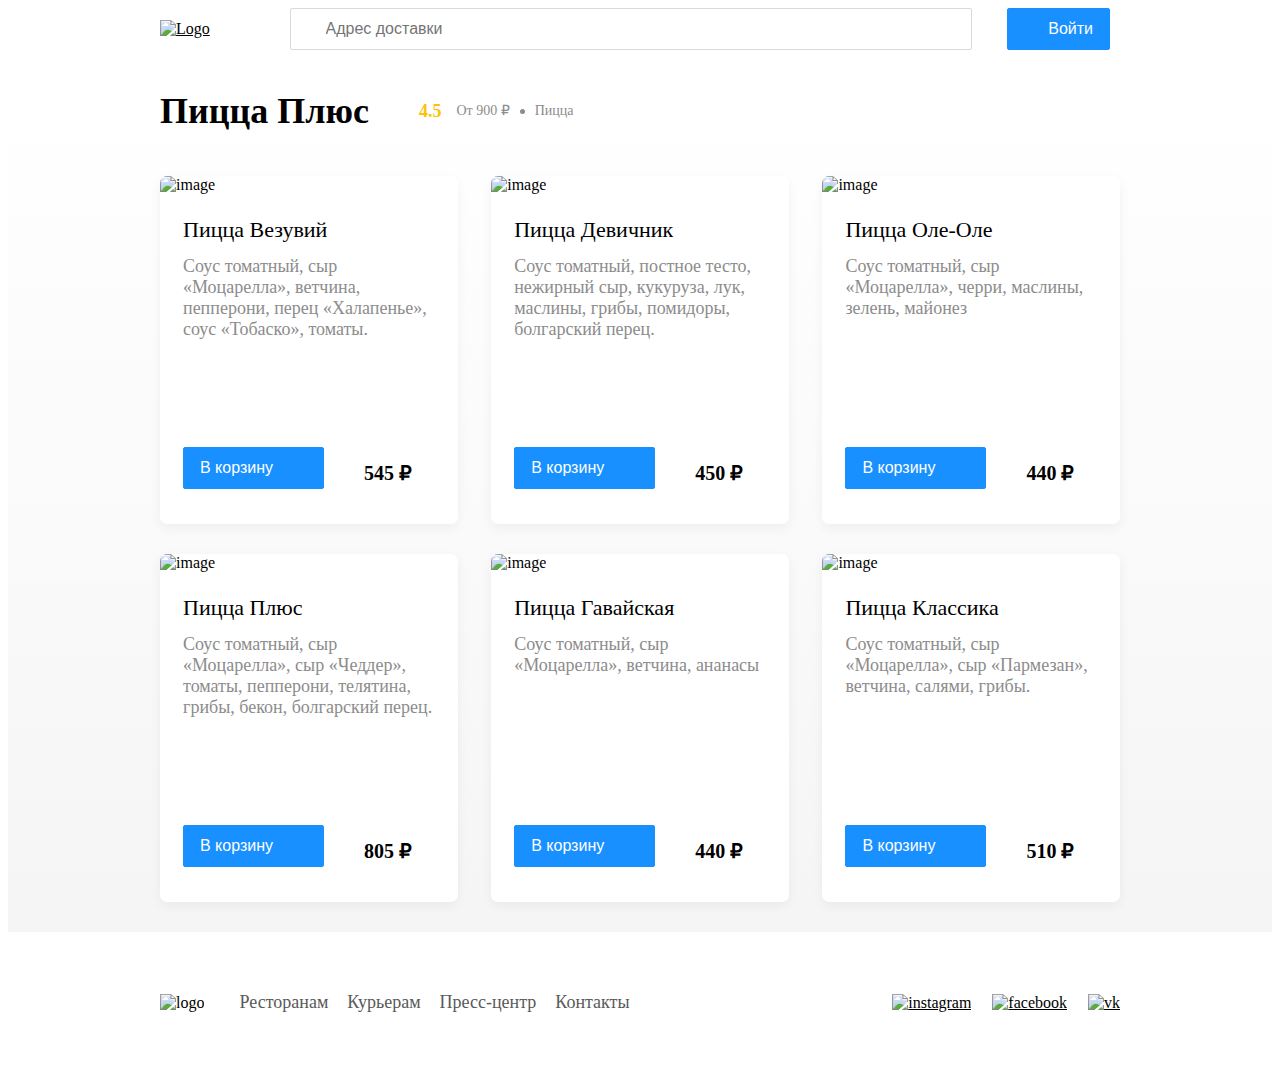
==== restaurant.html @ d845c2ff "add html" ====
<!DOCTYPE html>
<html lang="ru">

<head>
	<meta charset="UTF-8" />
	<meta name="viewport" content="width=device-width, initial-scale=1.0" />
	<title>PizzaBurger — доставка еды на дом</title>
	<link href="https://fonts.googleapis.com/css?family=Roboto:400,700&display=swap&subset=cyrillic" rel="stylesheet" />
	<link rel="stylesheet" href="css/normalize.css" />
	<link rel="stylesheet" href="css/style.css" />
	<script src="js/auth.js" defer></script>
	<!-- <script src="js/partners.js" defer></script> -->
	<script src="js/menu.js" defer></script>

</head>

<body>
	<div class="container">
		<header class="header">
			<a href="index.html" class="logo">
				<img src="img/icon/logo.svg" alt="Logo" />
			</a>
			<label class="address">
				<input type="text" class="input input-address" placeholder="Адрес доставки" />
			</label>
			<div class="buttons">
				<span class="user-name"></span>
				<button class="button button-primary button-auth">
					<span class="button-auth-svg"></span>
					<span class="button-text">Войти</span>
				</button>
				<button class="button button-cart" id="cart-button">
					<span class="button-cart-svg"></span>
					<span class="button-text">Корзина</span>
				</button>
				<button class="button button-primary button-out">
					<span class="button-text">Выйти</span>
					<span class="button-out-svg"></span>
				</button>
			</div>
		</header>
	</div>
	<!-- /.container  -->

	<main class="main">
		<div class="container">
			<section class="menu">
				<div class="section-heading">
					<h2 class="section-title restaurant-title">Пицца Плюс</h2>
					<div class="card-info">
						<div class="rating">
							4.5
						</div>
						<div class="price">От 900 ₽</div>
						<div class="category">Пицца</div>
					</div>
					<!-- /.card-info -->
				</div>
				<div class="cards cards-menu">
					<div class="card">
						<img src="img/pizza-plus/pizza-vesuvius.jpg" alt="image" class="card-image" />
						<div class="card-text">
							<div class="card-heading">
								<h3 class="card-title card-title-reg">Пицца Везувий</h3>
							</div>
							<!-- /.card-heading -->
							<div class="card-info">
								<div class="ingredients">Соус томатный, сыр «Моцарелла», ветчина, пепперони, перец
									«Халапенье», соус «Тобаско», томаты.
								</div>
							</div>
							<!-- /.card-info -->
							<div class="card-buttons">
								<button class="button button-primary button-add-cart">
									<span class="button-card-text">В корзину</span>
									<span class="button-cart-svg"></span>
								</button>
								<strong class="card-price-bold">545 ₽</strong>
							</div>
						</div>
						<!-- /.card-text -->
					</div>
					<!-- /.card -->

					<div class="card">
						<img src="img/pizza-plus/pizza-girls.jpg" alt="image" class="card-image" />
						<div class="card-text">
							<div class="card-heading">
								<h3 class="card-title card-title-reg">Пицца Девичник</h3>
							</div>
							<!-- /.card-heading -->
							<div class="card-info">
								<div class="ingredients">Соус томатный, постное тесто, нежирный сыр, кукуруза, лук,
									маслины,
									грибы, помидоры, болгарский перец.
								</div>
							</div>
							<!-- /.card-info -->
							<div class="card-buttons">
								<button class="button button-primary button-add-cart">
									<span class="button-card-text">В корзину</span>
									<span class="button-cart-svg"></span>
								</button>
								<strong class="card-price-bold">450 ₽</strong>
							</div>
						</div>
						<!-- /.card-text -->
					</div>
					<!-- /.card -->

					<div class="card">
						<img src="img/pizza-plus/pizza-oleole.jpg" alt="image" class="card-image" />
						<div class="card-text">
							<div class="card-heading">
								<h3 class="card-title card-title-reg">Пицца Оле-Оле</h3>
							</div>
							<!-- /.card-heading -->
							<div class="card-info">
								<div class="ingredients">Соус томатный, сыр «Моцарелла», черри, маслины, зелень, майонез
								</div>
							</div>
							<!-- /.card-info -->
							<div class="card-buttons">
								<button class="button button-primary button-add-cart">
									<span class="button-card-text">В корзину</span>
									<span class="button-cart-svg"></span>
								</button>
								<strong class="card-price-bold">440 ₽</strong>
							</div>
						</div>
						<!-- /.card-text -->
					</div>
					<!-- /.card -->

					<div class="card">
						<img src="img/pizza-plus/pizza-plus.jpg" alt="image" class="card-image" />
						<div class="card-text">
							<div class="card-heading">
								<h3 class="card-title card-title-reg">Пицца Плюс</h3>
							</div>
							<!-- /.card-heading -->
							<div class="card-info">
								<div class="ingredients">Соус томатный, сыр «Моцарелла», сыр «Чеддер», томаты,
									пепперони,
									телятина, грибы, бекон, болгарский перец.
								</div>
							</div>
							<!-- /.card-info -->
							<div class="card-buttons">
								<button class="button button-primary button-add-cart">
									<span class="button-card-text">В корзину</span>
									<span class="button-cart-svg"></span>
								</button>
								<strong class="card-price-bold">805 ₽</strong>
							</div>
						</div>
						<!-- /.card-text -->
					</div>
					<!-- /.card -->

					<div class="card">
						<img src="img/pizza-plus/pizza-hawaiian.jpg" alt="image" class="card-image" />
						<div class="card-text">
							<div class="card-heading">
								<h3 class="card-title card-title-reg">Пицца Гавайская</h3>
							</div>
							<!-- /.card-heading -->
							<div class="card-info">
								<div class="ingredients">Соус томатный, сыр «Моцарелла», ветчина, ананасы</div>
							</div>
							<!-- /.card-info -->
							<div class="card-buttons">
								<button class="button button-primary button-add-cart">
									<span class="button-card-text">В корзину</span>
									<span class="button-cart-svg"></span>
								</button>
								<strong class="card-price-bold">440 ₽</strong>
							</div>
						</div>
						<!-- /.card-text -->
					</div>
					<!-- /.card -->

					<div class="card">
						<img src="img/pizza-plus/pizza-classic.jpg" alt="image" class="card-image" />
						<div class="card-text">
							<div class="card-heading">
								<h3 class="card-title card-title-reg">Пицца Классика</h3>
							</div>
							<!-- /.card-heading -->
							<div class="card-info">
								<div class="ingredients">Соус томатный, сыр «Моцарелла», сыр «Пармезан», ветчина,
									салями,
									грибы.
								</div>
							</div>
							<!-- /.card-info -->
							<div class="card-buttons">
								<button class="button button-primary button-add-cart">
									<span class="button-card-text">В корзину</span>
									<span class="button-cart-svg"></span>
								</button>
								<strong class="card-price-bold">510 ₽</strong>
							</div>
						</div>
						<!-- /.card-text -->
					</div>
					<!-- /.card -->
				</div>
				<!-- /.cards -->
			</section>
		</div>
		<!-- /.container -->
	</main>

	<footer class="footer">
		<div class="container">
			<div class="footer-block">
				<img src="img/icon/logo.svg" alt="logo" class="logo footer-logo" />
				<nav class="footer-nav">
					<a href="#" class="footer-link">Ресторанам </a>
					<a href="#" class="footer-link">Курьерам</a>
					<a href="#" class="footer-link">Пресс-центр</a>
					<a href="#" class="footer-link">Контакты</a>
				</nav>
				<div class="social-links">
					<a href="#" class="social-link"><img src="img/social/instagram.svg" alt="instagram" /></a>
					<a href="#" class="social-link"><img src="img/social/fb.svg" alt="facebook" /></a>
					<a href="#" class="social-link"><img src="img/social/vk.svg" alt="vk" /></a>
				</div>
				<!-- /.social-links -->
			</div>
			<!-- /.footer-block -->
		</div>
	</footer>

	<div class="modal modal-cart">
		<div class="modal-dialog">
			<div class="modal-header">
				<h3 class="modal-title">Корзина</h3>
				<button class="close">&times;</button>
			</div>
			<!-- /.modal-header -->
			<div class="modal-body">
				<div class="food-row">
					<span class="food-name">Ролл угорь стандарт</span>
					<strong class="food-price">250 ₽</strong>
					<div class="food-counter">
						<button class="counter-button">-</button>
						<span class="counter">1</span>
						<button class="counter-button">+</button>
					</div>
				</div>
				<!-- /.foods-row -->
				<div class="food-row">
					<span class="food-name">Ролл угорь стандарт</span>
					<strong class="food-price">250 ₽</strong>
					<div class="food-counter">
						<button class="counter-button">-</button>
						<span class="counter">1</span>
						<button class="counter-button">+</button>
					</div>
				</div>
				<!-- /.foods-row -->
				<div class="food-row">
					<span class="food-name">Ролл угорь стандарт</span>
					<strong class="food-price">250 ₽</strong>
					<div class="food-counter">
						<button class="counter-button">-</button>
						<span class="counter">1</span>
						<button class="counter-button">+</button>
					</div>
				</div>
				<!-- /.foods-row -->
				<div class="food-row">
					<span class="food-name">Ролл угорь стандарт</span>
					<strong class="food-price">250 ₽</strong>
					<div class="food-counter">
						<button class="counter-button">-</button>
						<span class="counter">1</span>
						<button class="counter-button">+</button>
					</div>
				</div>
				<!-- /.foods-row -->
			</div>
			<!-- /.modal-body -->
			<div class="modal-footer">
				<span class="modal-pricetag">1250 ₽</span>
				<div class="footer-buttons">
					<button class="button button-primary">Оформить заказ</button>
					<button class="button clear-cart">Отмена</button>
				</div>
			</div>
			<!-- /.modal-footer -->
		</div>
		<!-- /.modal-dialog -->
	</div>

	<div class="modal-auth">
		<div class="modal-dialog modal-dialog-auth">
			<button class="close-auth">&times;</button>
			<form id="logInForm">
				<fieldset class="modal-body">
					<legend class="modal-title">Авторизация</legend>
					<label class="label-auth">
						<span>Логин</span>
						<input id="login" type="text">
					</label>
					<label class="label-auth">
						<span>Пароль</span>
						<input id="password" type="password">
					</label>
				</fieldset>
				<!-- /.modal-body -->
				<div class="modal-footer">
					<div class="footer-buttons">
						<button class="button button-primary button-login" type="submit">Войти</button>
					</div>
				</div>
			</form>
			<!-- /.modal-footer -->
		</div>
		<!-- /.modal-dialog -->
	</div>
</body>

</html>
---- css/style.css ----
/* * { */
    box-sizing: border-box;
}

body {
    font-family: "Roboto", sans-serif;
    padding-top: 44px;
}

a,
button {
    cursor: pointer;
    color: inherit;
}

.hide {
    display: none;
}

.container {
    max-width: 1200px;
    margin: auto;
}

.header {
    display: flex;
    align-items: center;
    justify-content: space-between;
    margin-bottom: 40px;
}

.input {
    background-color: #ffffff;
    border: 1px solid #d9d9d9;
    border-radius: 2px;
    font-size: 16px;
    line-height: 24px;
    padding: 8px 8px 8px 35px;
    background-repeat: no-repeat;
    background-position: left 11px center;
}

.address {
    flex: 0.8;
}

.input-address {
    width: 100%;
    background-image: url(../img/icon/home.svg);
}

.search {
    margin-left: auto;
}

.input-search {
    width: 300px;
    background-image: url(../img/icon/search.svg);

}

.buttons {
    display: flex;
    align-items: center;
}

.button {
    display: flex;
    align-items: center;
    padding: 8px 16px;
    background: #ffffff;
    border: 1px solid #d9d9d9;
    box-sizing: border-box;
    box-shadow: 0 0 2px rgba(0, 0, 0, 0.0015);
    border-radius: 2px;
    color: #595959;
    font-size: 16px;
    line-height: 24px;
}

.button:hover {
    background: #1890ff;
    border: 1px solid #1890ff;
    color: #fff;
}


.button-primary {
    background: #1890ff;
    border: 1px solid #1890ff;
    color: #fff;
    margin-right: 10px;
}

.button-primary:hover {
    background: #ffffff;
    border: 1px solid #d9d9d9;
    color: #595959;
}

.button-icon {
    margin-right: 6px;
}

.button-card-text {
    margin-right: 10px;
}

.button-auth {
    background-position: 20px 13px;
}

.button-primary .button-auth-svg {
    width: 24px;
    height: 24px;
    background-color: #fff;
    -webkit-mask: url("../img/icon/user.svg") no-repeat 50% 50%;
    mask: url("../img/icon/user.svg") no-repeat 50% 50%;
    background-repeat: no-repeat;
}

.button-primary:hover .button-auth-svg {
    background-color: #595959;
}

.button .button-cart-svg {
    width: 24px;
    height: 24px;
    background-color: #595959;
    -webkit-mask: url("../img/icon/shopping-cart.svg") no-repeat 50% 50%;
    mask: url("../img/icon/shopping-cart.svg") no-repeat 50% 50%;
    background-repeat: no-repeat;
}

.button-primary .button-cart-svg {
    background-color: #fff;
}

.button:hover .button-cart-svg {
    background-color: #fff;
}

.button-primary:hover .button-cart-svg {
    background-color: #595959;
}

.button-cart {
    display: none;
    margin: 0 5px;
}

.button-out {
    display: none;
    margin: 0 5px;
}

.user-name {
    display: none;
    margin-right: 20px;
    font-weight: bold;
    font-size: 18px;
}

.promo-slider {

    width: 600px;
    height: 300px;

}

.promo {
    box-shadow: 0 7px 12px rgba(158, 158, 163, 0.1);
    border-radius: 10px;
    padding: 68px 70px;
    margin-bottom: 56px;
}

.pizza {
    background: #fff1b8 url(../img/promo/pizza.png) no-repeat top -100px right -250px / 830px
}

.kebab {
    background: #D6E4FF url(../img/promo/kebab.png) no-repeat top 45px right 40px / 450px;
}

.vegetables {
    background: #FFF566 url(../img/promo/vegetables.png) no-repeat top 0 right 0 / 825px
}

.sushi {
    background: #FFF1F0 url(../img/promo/sushi.png) no-repeat top 10px right 15px / 500px
}

.promo-title {
    font-style: normal;
    font-weight: bold;
    font-size: 39px;
    line-height: 46px;
    color: #302c34;
}

.promo-text {
    font-style: normal;
    font-weight: normal;
    font-size: 24px;
    line-height: 28px;
    color: #302c34;
    max-width: 538px;
}

.main {
    background: linear-gradient(180deg, rgba(245, 245, 245, 0) 1.04%, #f5f5f5 100%);
}

.section-heading {
    display: flex;
    align-items: center;
    margin-bottom: 44px;
}

.section-title {
    font-style: normal;
    font-weight: bold;
    font-size: 36px;
    line-height: 42px;
    margin: 0 30px 0 0;
    color: #000000;
}

.cards {
    display: flex;
    align-items: flex-start;
    justify-content: space-between;
    flex-wrap: wrap;
}

.card {
    background: #ffffff;
    box-shadow: 0 4px 12px rgba(0, 0, 0, 0.05);
    border-radius: 7px;
    overflow: hidden;
    margin-bottom: 30px;
    flex-basis: 31%;
    text-decoration: none;

}

.card-restaurant {
    cursor: pointer
}

.card-image {
    width: 100%;
    height: 250px;
    object-fit: cover;
}


.card-text {
    padding: 20px 23px 35px;
    min-height: 275px;
    display: flex;
    flex-direction: column;
}



.restaurants .card-text {
    min-height: auto;
}

.card-heading {
    display: flex;
    align-items: center;
    justify-content: space-between;
    margin-bottom: 10px;
}

.card-title {
    margin: 0;
    font-style: normal;
    font-weight: bold;
    font-size: 22px;
    line-height: 32px;
}

.card-title-reg {
    font-weight: 400;
}

.card-tag {
    font-style: normal;
    font-weight: normal;
    font-size: 12px;
    line-height: 20px;
    color: #ffffff;
    background: #262626;
    border-radius: 2px;
    padding: 1px 8px;
}

.card-info {
    display: flex;
    align-items: center;
    flex-wrap: wrap;
}

.card-buttons {
    display: flex;
    margin-top: 24px;
    flex-grow: 1;
    align-items: flex-end;
}

.card-price-bold {
    font-weight: bold;
    font-size: 20px;
    line-height: 32px;
    margin-left: 30px;
}

.rating {
    background-image: url("../img/icon/rating.svg");
    background-repeat: no-repeat;
    background-position: 0 7px;
    padding-left: 20px;
    margin-right: 26px;
    color: #ffc107;
    font-weight: bold;
    font-size: 18px;
    line-height: 32px;
}

.price,
.category {
    color: #8c8c8c;
    font-size: 18px;
    line-height: 32px;
}

.price {
    margin-right: 10px;
}

.ingredients {
    color: #8c8c8c;
    font-size: 18px;
    line-height: 21px;
}

.category {
    text-overflow: ellipsis;
    overflow: hidden;
    white-space: nowrap;
    max-width: 150px;
}

.price:after {
    content: "";
    width: 5px;
    height: 5px;
    background-color: #8c8c8c;
    display: inline-block;
    vertical-align: middle;
    border-radius: 50%;
    margin-left: 10px;
}

.footer {
    padding: 60px 0;
}

.footer-block {
    display: flex;
    align-items: center;
    justify-content: space-between;
}

.footer-nav {
    margin-left: 35px;
    margin-right: auto;
}

.footer-link {
    display: inline-block;
    color: #595959;
    font-style: normal;
    font-weight: normal;
    font-size: 18px;
    line-height: 21px;
    text-decoration: none;
}

.footer-link:not(:last-child) {
    margin-right: 15px;
}

.social-links {
    display: flex;
    align-items: center;
}

.social-link:not(:last-child) {
    margin-right: 21px;
}

.modal {
    position: fixed;
    left: 0;
    top: 0;
    width: 100%;
    height: 100%;
    background: rgba(0, 0, 0, 0.4);
    display: none;
    z-index: 999;
}

.modal-auth {
    position: fixed;
    left: 0;
    top: 0;
    width: 100%;
    height: 100%;
    background: rgba(0, 0, 0, 0.4);
    display: none;
    z-index: 999;
}

.is-open {
    display: flex;
}

.modal-dialog {
    max-width: 780px;
    width: 95%;
    background: #ffffff;
    border-radius: 5px;
    margin: auto;
    padding: 40px 45px;
}

.modal-dialog-auth {
    width: auto;
    position: relative;
}

.label-auth {
    display: block;
    margin: 30px;
}

.label-auth span {
    width: 80px;
    display: inline-block;
}

.modal-header {
    display: flex;
    align-items: center;
    justify-content: space-between;
    margin-bottom: 45px;
}

.modal-title {
    margin: 0;
    font-weight: bold;
    font-size: 36px;
    line-height: 42px;
}

.close {
    font-size: 36px;
    border: none;
    background-color: transparent;
}

.close-auth {
    font-size: 36px;
    border: none;
    background-color: transparent;
    position: absolute;
    top: 10px;
    right: 20px;
}

.modal-body {
    margin-bottom: 22px;
}

.food-row {
    display: flex;
    align-items: flex-start;
    justify-content: space-between;
    padding-bottom: 8px;
    border-bottom: 1px solid #d9d9d9;
    margin-bottom: 15px;
}

.food-name {
    font-weight: normal;
    font-size: 18px;
    line-height: 32px;
}

.food-price {
    margin-left: auto;
    margin-right: 47px;
    font-weight: bold;
    font-size: 20px;
    line-height: 32px;
}

.food-counter {
    display: flex;
    align-items: center;
}

.counter-button {
    display: flex;
    align-items: center;
    justify-content: center;
    width: 39px;
    height: 32px;
    background: #ffffff;
    border: 1px solid #40a9ff;
    box-sizing: border-box;
    border-radius: 2px;
    font-weight: normal;
    font-size: 14px;
    line-height: 22px;
    color: #40a9ff;
}

.counter-button:hover {
    background: #40a9ff;
    border: 1px solid #ffffff;
    color: #ffffff;
}

.counter {
    font-size: 16px;
    line-height: 24px;
    margin-left: 10px;
    margin-right: 10px;
}

.modal-footer {
    display: flex;
    align-items: center;
    justify-content: space-between;
}

.modal-auth .modal-footer {
    justify-content: flex-end;
}

.footer-buttons {
    display: flex;
    align-items: center;
}

.modal-pricetag {
    background: #262626;
    border-radius: 5px;
    color: #ffffff;
    padding: 15px 20px;
    font-size: 20px;
    line-height: 23px;
}

@media (max-width: 1366px) {
    .container {
        max-width: 960px;
    }

    .pizza {
        background-position: center right -300px;
        background-size: 750px;
    }


    .kebab {
        background-position: top -5px right -93px;
        background-size: 530px;
    }

    .vegetables {
        background-position: top 0 right -93px;
        background-size: 820px;
    }

    .sushi {
        background-position: center right -90px;
    }

    .rating {
        margin-right: 15px;
    }

    .category,
    .price {
        font-size: 14px;
    }
}

@media (max-width: 992px) {
    .container {
        max-width: 750px;
    }



    .pizza {
        padding: 50px;
        background-size: 500px;
        background-position: center right -200px;
    }


    .kebab {
        background-position: top 55px right -100px;
        background-size: 385px;
    }

    .vegetables {
        background-position: top 0 right -280px;
        background-size: 810px;
    }

    .sushi {
        background-position: top 30px right -175px;
    }



    .promo-text {
        font-size: 18px;
        max-width: 400px;
    }

    .card {
        flex-basis: 49%;
    }

    .footer-link {
        font-size: 16px;
    }
}

@media (max-width: 768px) {
    .container {
        max-width: 560px;
    }

    .card-info {
        flex-wrap: wrap;
    }

    .card .rating {
        flex-basis: 100%;
    }

    .card-title {
        font-size: 18px;
    }

    .card-text {
        min-height: 290px;
    }

    .card-price-bold {
        margin-left: 20px;
    }


    .pizza {
        background-size: 400px;
        background-position: bottom 50px right -200px;
    }


    .kebab {
        background-position: top -5px right -74px;
        background-size: 300px;
    }

    .vegetables {
        background-position: top 0 right -240px;
        background-size: 702px;
    }

    .sushi {
        background-position: top -24px right -75px;
        background-size: 302px;
    }

    .promo-title {
        font-size: 24px;
        line-height: 1.4;
    }

    .promo-text {
        margin-top: 0;
    }
}

@media (max-width: 578px) {
    .container {
        width: 90%;
    }

    .address {
        min-width: 100%;
        order: 1;
    }

    .header {
        flex-wrap: wrap;
    }

    .input-address {
        margin-top: 15px;
        order: 5;
        flex: 1;
    }

    .promo {
        background-image: none;
    }

    .promo-title {
        margin-bottom: 10px;
    }

    .section-title {
        font-size: 20px;
    }

    .card {
        flex-basis: 100%;
    }

    .card-text {
        min-height: auto;
    }

    .card-image {
        width: 100%;
    }

    .footer {
        padding: 30px 0;
    }

    .footer-block {
        align-items: flex-start;
    }

    .footer-nav {
        margin-left: 0;
        margin-right: 0;
        order: 0;
        display: flex;
        flex-direction: column;
    }

    .footer-logo {
        margin-right: 15px;
        order: 1;
    }

    .social-links {
        order: 2;
    }
}

@media (max-width: 480px) {
    .button-text {
        display: none;
    }

    .button-icon {
        margin: 0;
    }

    .user-name {
        margin: 10px;

    }

    .buttons {
        flex-wrap: wrap;
        margin-left: auto;
    }

    .button {
        min-height: 40px;
        padding: 5px 12px;

    }

    .button-out-svg {
        width: 24px;
        height: 24px;
        background-color: #fff;
        -webkit-mask: url(../img/icon/logout.svg) no-repeat 50% 50%;
        mask: url(../img/icon/logout.svg) no-repeat 50% 50%;
        background-repeat: no-repeat;
        -webkit-mask-size: 20px;
        mask-size: 20px;
    }

    .promo {
        padding: 20px;
    }

    .section-heading {
        flex-wrap: wrap;
    }

    .footer-block {
        flex-wrap: wrap;
        flex-direction: column;
        align-items: center;
    }

    .footer-logo {
        order: 0;
        margin-bottom: 20px;
    }

    .footer-nav {
        margin-bottom: 20px;
        text-align: center;
    }

    .footer-link:not(:last-child) {
        margin-right: 0;
    }
}
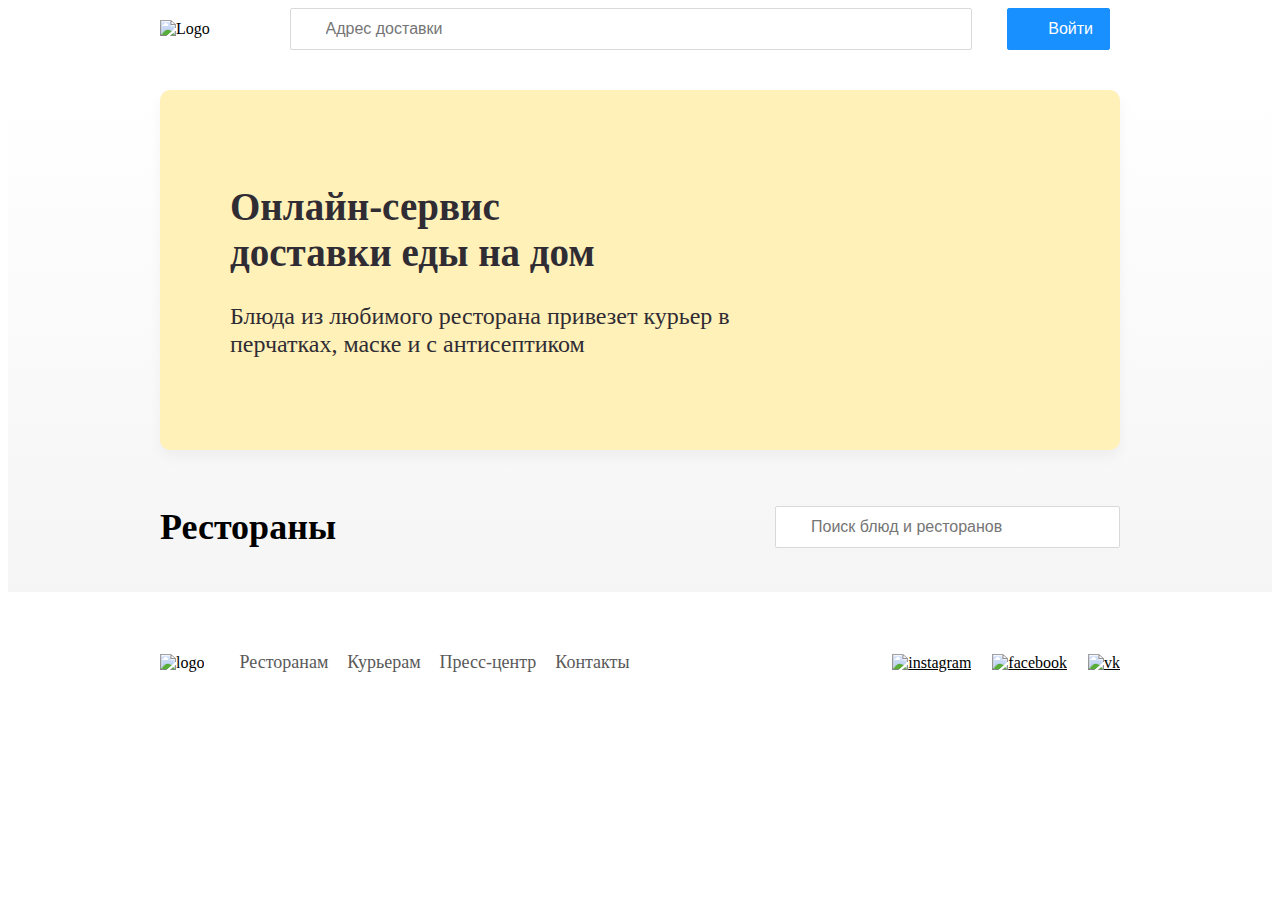
==== commit e4d87295: "Start adding cart" ====
--- a/restaurant.html
+++ b/restaurant.html
@@ -9,8 +9,8 @@
 	<link rel="stylesheet" href="css/normalize.css" />
 	<link rel="stylesheet" href="css/style.css" />
 	<script src="js/auth.js" defer></script>
-	<!-- <script src="js/partners.js" defer></script> -->
 	<script src="js/menu.js" defer></script>
+	<script src="js/cart.js" defer></script>
 
 </head>
 
@@ -57,155 +57,7 @@
 					<!-- /.card-info -->
 				</div>
 				<div class="cards cards-menu">
-					<div class="card">
-						<img src="img/pizza-plus/pizza-vesuvius.jpg" alt="image" class="card-image" />
-						<div class="card-text">
-							<div class="card-heading">
-								<h3 class="card-title card-title-reg">Пицца Везувий</h3>
-							</div>
-							<!-- /.card-heading -->
-							<div class="card-info">
-								<div class="ingredients">Соус томатный, сыр «Моцарелла», ветчина, пепперони, перец
-									«Халапенье», соус «Тобаско», томаты.
-								</div>
-							</div>
-							<!-- /.card-info -->
-							<div class="card-buttons">
-								<button class="button button-primary button-add-cart">
-									<span class="button-card-text">В корзину</span>
-									<span class="button-cart-svg"></span>
-								</button>
-								<strong class="card-price-bold">545 ₽</strong>
-							</div>
-						</div>
-						<!-- /.card-text -->
-					</div>
-					<!-- /.card -->
 
-					<div class="card">
-						<img src="img/pizza-plus/pizza-girls.jpg" alt="image" class="card-image" />
-						<div class="card-text">
-							<div class="card-heading">
-								<h3 class="card-title card-title-reg">Пицца Девичник</h3>
-							</div>
-							<!-- /.card-heading -->
-							<div class="card-info">
-								<div class="ingredients">Соус томатный, постное тесто, нежирный сыр, кукуруза, лук,
-									маслины,
-									грибы, помидоры, болгарский перец.
-								</div>
-							</div>
-							<!-- /.card-info -->
-							<div class="card-buttons">
-								<button class="button button-primary button-add-cart">
-									<span class="button-card-text">В корзину</span>
-									<span class="button-cart-svg"></span>
-								</button>
-								<strong class="card-price-bold">450 ₽</strong>
-							</div>
-						</div>
-						<!-- /.card-text -->
-					</div>
-					<!-- /.card -->
-
-					<div class="card">
-						<img src="img/pizza-plus/pizza-oleole.jpg" alt="image" class="card-image" />
-						<div class="card-text">
-							<div class="card-heading">
-								<h3 class="card-title card-title-reg">Пицца Оле-Оле</h3>
-							</div>
-							<!-- /.card-heading -->
-							<div class="card-info">
-								<div class="ingredients">Соус томатный, сыр «Моцарелла», черри, маслины, зелень, майонез
-								</div>
-							</div>
-							<!-- /.card-info -->
-							<div class="card-buttons">
-								<button class="button button-primary button-add-cart">
-									<span class="button-card-text">В корзину</span>
-									<span class="button-cart-svg"></span>
-								</button>
-								<strong class="card-price-bold">440 ₽</strong>
-							</div>
-						</div>
-						<!-- /.card-text -->
-					</div>
-					<!-- /.card -->
-
-					<div class="card">
-						<img src="img/pizza-plus/pizza-plus.jpg" alt="image" class="card-image" />
-						<div class="card-text">
-							<div class="card-heading">
-								<h3 class="card-title card-title-reg">Пицца Плюс</h3>
-							</div>
-							<!-- /.card-heading -->
-							<div class="card-info">
-								<div class="ingredients">Соус томатный, сыр «Моцарелла», сыр «Чеддер», томаты,
-									пепперони,
-									телятина, грибы, бекон, болгарский перец.
-								</div>
-							</div>
-							<!-- /.card-info -->
-							<div class="card-buttons">
-								<button class="button button-primary button-add-cart">
-									<span class="button-card-text">В корзину</span>
-									<span class="button-cart-svg"></span>
-								</button>
-								<strong class="card-price-bold">805 ₽</strong>
-							</div>
-						</div>
-						<!-- /.card-text -->
-					</div>
-					<!-- /.card -->
-
-					<div class="card">
-						<img src="img/pizza-plus/pizza-hawaiian.jpg" alt="image" class="card-image" />
-						<div class="card-text">
-							<div class="card-heading">
-								<h3 class="card-title card-title-reg">Пицца Гавайская</h3>
-							</div>
-							<!-- /.card-heading -->
-							<div class="card-info">
-								<div class="ingredients">Соус томатный, сыр «Моцарелла», ветчина, ананасы</div>
-							</div>
-							<!-- /.card-info -->
-							<div class="card-buttons">
-								<button class="button button-primary button-add-cart">
-									<span class="button-card-text">В корзину</span>
-									<span class="button-cart-svg"></span>
-								</button>
-								<strong class="card-price-bold">440 ₽</strong>
-							</div>
-						</div>
-						<!-- /.card-text -->
-					</div>
-					<!-- /.card -->
-
-					<div class="card">
-						<img src="img/pizza-plus/pizza-classic.jpg" alt="image" class="card-image" />
-						<div class="card-text">
-							<div class="card-heading">
-								<h3 class="card-title card-title-reg">Пицца Классика</h3>
-							</div>
-							<!-- /.card-heading -->
-							<div class="card-info">
-								<div class="ingredients">Соус томатный, сыр «Моцарелла», сыр «Пармезан», ветчина,
-									салями,
-									грибы.
-								</div>
-							</div>
-							<!-- /.card-info -->
-							<div class="card-buttons">
-								<button class="button button-primary button-add-cart">
-									<span class="button-card-text">В корзину</span>
-									<span class="button-cart-svg"></span>
-								</button>
-								<strong class="card-price-bold">510 ₽</strong>
-							</div>
-						</div>
-						<!-- /.card-text -->
-					</div>
-					<!-- /.card -->
 				</div>
 				<!-- /.cards -->
 			</section>
